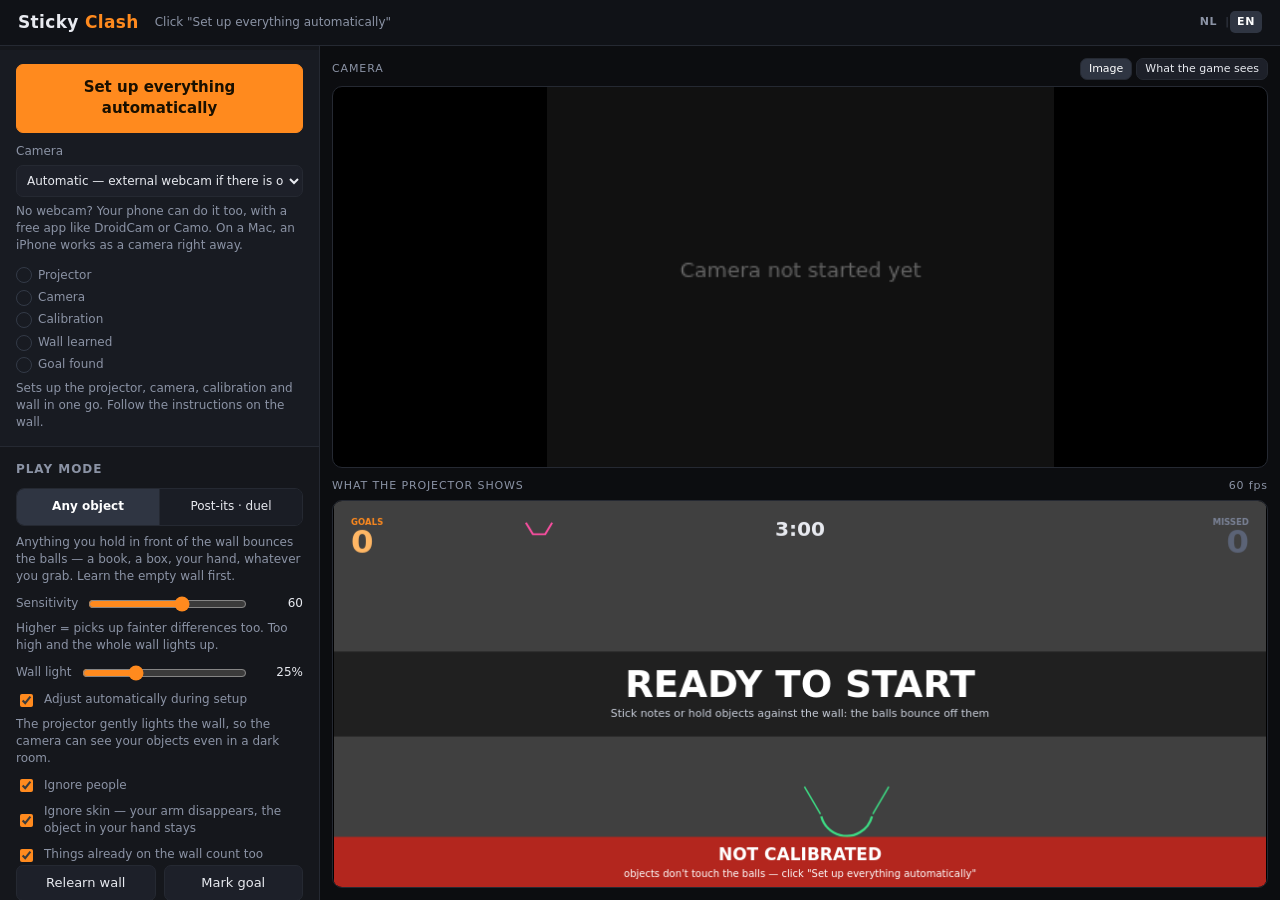
==== index.html @ 2b9c2496 "English version with NL | EN switch, English README and guide, demo GIF" ====
<!doctype html>
<html lang="nl">
<head>
<meta charset="utf-8">
<meta name="viewport" content="width=device-width,initial-scale=1">
<title>Sticky Clash — projection mapping game</title>
<link rel="stylesheet" href="css/style.css">
<link rel="icon" href="sticky-clash.ico">
<link rel="manifest" href="manifest.webmanifest">
<meta name="theme-color" content="#101217">
<!-- los:weg -->
<script>
  // Dubbelgeklikt als bestand? Dan laadt de browser de losse modules niet (beveiliging
  // voor file://). Door naar de versie waar alles in één bestand zit.
  if (location.protocol === 'file:') location.replace('sticky-clash.html');
</script>
<!-- /los:weg -->
</head>
<body>
<header>
  <h1>Sticky <em>Clash</em></h1>
  <div id="status" class="status">Klik op "Alles automatisch instellen"</div>
  <div id="taalKeuze" class="taal" role="group" aria-label="Taal">
    <button data-taal="nl" lang="nl" translate="no" title="Nederlands">NL</button><span aria-hidden="true">|</span><button data-taal="en" lang="en" translate="no" title="English">EN</button>
  </div>
</header>

<main>
  <aside class="panel">

    <section class="quick">
      <button id="btnAuto" class="primary big">Alles automatisch instellen</button>
      <label class="camkeuze">Camera
        <select id="camSelect"><option value="">Automatisch — losse webcam als die er is</option></select>
      </label>
      <p class="hint">Geen webcam? Je telefoon kan het ook, met een gratis app als DroidCam of Camo. Op een Mac kan een iPhone meteen als camera.</p>
      <ol class="steps" id="steps">
        <li data-k="proj">Beamer</li>
        <li data-k="cam">Camera</li>
        <li data-k="cal">Kalibratie</li>
        <li data-k="bg">Muur geleerd</li>
        <li data-k="goal">Doel gevonden</li>
      </ol>
      <p id="wizHint" class="hint">Doet de beamer, de camera, de kalibratie en de muur in één keer. Volg de aanwijzingen op de muur.</p>
      <button id="btnAbort" class="hidden">Afbreken</button>
      <div id="appInstall" class="installeer hidden">
        <button id="btnInstall" class="klein">Installeer als app</button>
        <p class="hint">Eigen venster en pictogram, en daarna start het spel ook zonder internet.</p>
      </div>
    </section>

    <section>
      <h2>Speelmodus</h2>
      <div class="seg" id="modeSeg">
        <button data-mode="object" class="on">Elk voorwerp</button>
        <button data-mode="color">Post-its · duel</button>
      </div>
      <p id="modeHint" class="hint"></p>
      <label class="slider">Gevoeligheid <input type="range" id="sens" min="0" max="100" value="60"><output id="sensOut">60</output></label>
      <p class="hint">Hoger = pakt ook zwakkere verschillen op. Te hoog en de hele muur licht op.</p>
      <label class="slider">Muurverlichting <input type="range" id="fill" min="0" max="80" value="25"><output id="fillOut">25%</output></label>
      <label class="check"><input type="checkbox" id="fillAuto" checked> Automatisch afstellen bij instellen</label>
      <p class="hint">De beamer verlicht de muur zachtjes, zodat de camera je voorwerpen ook in een donkere kamer ziet.</p>
      <label class="check"><input type="checkbox" id="noPeople" checked> Mensen negeren</label>
      <label class="check"><input type="checkbox" id="skin" checked> Huid negeren — je arm verdwijnt, het voorwerp in je hand blijft</label>
      <label class="check"><input type="checkbox" id="resident" checked> Wat al aan de muur hangt telt ook mee</label>
      <div class="row">
        <button id="btnBg" title="Leer opnieuw hoe de lege muur eruitziet">Muur opnieuw leren</button>
        <button id="btnGoal">Doel aanwijzen</button>
      </div>
      <p id="live" class="live">—</p>
      <button id="btnDiag">Foto van wat de camera ziet</button>
      <p class="hint">Wordt iets niet goed herkend? Klik hierop en stuur de foto op: dan is precies te zien wat er gebeurt.</p>
    </section>

    <section>
      <div class="row">
        <button id="btnPlay" class="primary big">Start ronde</button>
        <button id="btnReset">Reset</button>
      </div>
      <label class="check"><input type="checkbox" id="testMode"> Testmodus (muis, geen camera)</label>
    </section>

    <section id="telefoon">
      <h2>Telefoon</h2>
      <button id="btnTelefoon">Telefoon koppelen</button>
      <div id="telefoonVak" class="hidden">
        <canvas id="telefoonQr" width="180" height="180" style="flex:none; width:180px; height:180px; margin:4px auto 0; background:#fff; border:0; border-radius:6px; image-rendering:pixelated"></canvas>
        <p id="telefoonStatus" class="badge">—</p>
        <p class="hint">Scan de code met je telefoon. Zolang er niet gespeeld wordt staat hij ook op de muur. Geen scanner? Open op je telefoon: <a id="telefoonLink" target="_blank" rel="noopener noreferrer" style="color:inherit; word-break:break-all"></a></p>
        <label class="check"><input type="checkbox" id="telefoonMuur" checked> Code ook op de muur</label>
        <div class="row" style="margin-top:8px">
          <button id="btnTelefoonNieuw">Nieuwe code</button>
          <button id="btnTelefoonStop">Stoppen</button>
        </div>
      </div>
      <p class="hint">Starten, pauzeren en je naam voor de ranglijst typen vanaf je telefoon. Laptop én telefoon hebben internet nodig: de knoppen gaan via ntfy.sh, en daar wordt niets bewaard.</p>
    </section>

    <section id="ranglijst">
      <h2>Ranglijst</h2>
      <div id="naamInvoer" class="hidden">
        <p class="hint" id="naamVraag">Nieuwe score! Hoe heet je?</p>
        <div class="row">
          <input id="naam" type="text" maxlength="16" placeholder="Naam" autocomplete="off">
          <button id="btnNaam" class="primary">Opslaan</button>
        </div>
      </div>
      <ol id="scoreLijst" class="scores"></ol>
      <button id="btnScoresWis" class="klein">Ranglijst wissen</button>
    </section>

    <section>
      <h2>Spelregels</h2>
      <label class="camkeuze">Spelvorm
        <select id="spelvorm">
          <option value="vrij">Vrij spel — zo veel mogelijk in de tijd</option>
          <option value="levels">Uitdaging — steeds moeilijkere levels</option>
        </select>
      </label>
      <label class="check"><input type="checkbox" id="special" checked> Speciale briefjes: rood = trampoline, groen = turbo, blauw = breekt na 5 tikken</label>
      <label class="check"><input type="checkbox" id="gold" checked> Gouden ballen — 3 punten</label>
      <label class="check"><input type="checkbox" id="bonus" checked> Bonusbak — 3 punten, verspringt elke 20 seconden</label>
      <label class="slider">Rondetijd <input type="range" id="roundLen" min="30" max="900" step="15" value="180"><output id="roundLenOut">3:00</output></label>
      <label class="check"><input type="checkbox" id="endless"> Geen tijdslimiet — blijft doorgaan</label>

      <label class="check"><input type="checkbox" id="moveSource"> Balbron beweegt heen en weer</label>
      <label class="slider sub">tempo <input type="range" id="srcSpeed" min="1" max="20" value="5"><output id="srcSpeedOut">0.5</output></label>

      <label class="check"><input type="checkbox" id="moveGoal"> Bak beweegt heen en weer</label>
      <label class="slider sub">tempo <input type="range" id="goalSpeed" min="1" max="20" value="4"><output id="goalSpeedOut">0.4</output></label>

      <label class="slider">Wind <input type="range" id="wind" min="0" max="900" step="25" value="0"><output id="windOut">uit</output></label>
      <p class="hint">Wind duwt de ballen langzaam heen en weer. Je ziet de richting boven in beeld.</p>
    </section>

    <details>
      <summary>Meer instellingen</summary>

      <section>
        <h2>Camera</h2>
        <div class="row">
          <button id="btnCam">Camera starten</button>
          <button id="btnFlip">Spiegelen</button>
        </div>
        <label class="check"><input type="checkbox" id="lockExp"> Belichting vastzetten — alleen als het beeld flikkert</label>
        <p class="hint">Op sommige camera's wordt het beeld dan donkerder. Het spel controleert dat en zet hem dan terug.</p>
      </section>

      <section>
        <h2>Beamer</h2>
        <div class="row">
          <button id="btnProj">Venster openen</button>
          <button id="btnProjClose">Sluiten</button>
        </div>
        <button id="btnScreens">Beamerscherm herkennen</button>
        <p class="hint">Eén keer toestaan, daarna opent het beamervenster voortaan vanzelf op de beamer.</p>
        <p class="hint">Staat het niet vanzelf op volledig scherm, klik dan één keer in dat venster. Het spel kalibreert zich daarna vanzelf opnieuw.</p>
      </section>

      <section>
        <h2>Kalibratie</h2>
        <div class="row">
          <button id="btnCalAuto">Automatisch</button>
          <button id="btnCal">Met de hand</button>
        </div>
        <button id="btnCalReset">Wissen</button>
        <p id="calState" class="badge">Niet gekalibreerd</p>
        <label class="check"><input type="checkbox" id="autoRecal" checked> Vanzelf opnieuw instellen als de camera of beamer verschuift</label>
      </section>

      <section>
        <h2>Kleuren <span class="only-color">(duelmodus)</span></h2>
        <div id="classList"></div>
        <p class="hint">Klik "Leren" en klik daarna op het voorwerp in het camerabeeld.</p>
      </section>

      <section>
        <h2>Spel</h2>
        <label class="slider">Min. grootte <input type="range" id="minSize" min="4" max="120" value="8"><output id="minSizeOut">8</output></label>
        <label class="slider">Max. grootte <input type="range" id="maxSize" min="5" max="90" value="35"><output id="maxSizeOut">35%</output></label>
        <label class="slider">Stilstaan <input type="range" id="stable" min="0" max="60" value="0"><output id="stableOut">0.0s</output></label>
        <label class="slider">Mensenfilter <input type="range" id="strict" min="0" max="100" value="50"><output id="strictOut">50</output></label>
        <p class="hint">Hoger = strenger. Het filter kijkt of een vorm star is: een voorwerp houdt zijn omtrek, een mens niet.</p>
        <label class="slider">Zwaartekracht <input type="range" id="gravity" min="400" max="3000" step="50" value="1300"><output id="gravityOut">1300</output></label>
        <label class="slider">Stuiter <input type="range" id="bounce" min="0" max="95" value="58"><output id="bounceOut">0.58</output></label>
        <label class="slider">Baltempo <input type="range" id="rate" min="2" max="40" value="10"><output id="rateOut">1.0/s</output></label>
        <label class="check"><input type="checkbox" id="sound" checked> Geluid</label>
        <label class="check"><input type="checkbox" id="muziek" checked> Muziek — zacht, alleen tijdens een ronde</label>
        <label class="check"><input type="checkbox" id="effecten" checked> Effecten — confetti, sterretjes, COMBO en feest bij een record</label>
        <label class="check"><input type="checkbox" id="outline"> Voorwerpen omlijnen op de muur</label>
        <p class="hint">Uit in voorwerpmodus: licht op een voorwerp maakt dat voorwerp onzichtbaar voor de camera. Op je laptop zie je de omlijningen altijd.</p>
      </section>

      <section class="foot">
        <p class="hint"><b>Doel en bron verplaatsen:</b> sleep ze met de muis in de rechter weergave. Het doel pak je door erin te klikken, de bron met <kbd>Ctrl</kbd>+klik. Of met de pijltjestoetsen en <kbd>W</kbd><kbd>A</kbd><kbd>S</kbd><kbd>D</kbd>. <kbd>spatie</kbd> = pauze.</p>
      </section>
    </details>

  </aside>

  <div class="stage">
    <div class="pane">
      <div class="pane-head">
        <span>Camera</span>
        <div class="tabs">
          <button data-view="video" class="on">Beeld</button>
          <button data-view="mask">Wat het spel ziet</button>
        </div>
      </div>
      <canvas id="debug" width="320" height="240"></canvas>
    </div>
    <div class="pane">
      <div class="pane-head"><span>Wat de beamer laat zien</span><span id="fps" class="fps"></span></div>
      <canvas id="world" width="640" height="360"></canvas>
    </div>
  </div>
</main>

<script type="module" src="js/main.js" onerror="var k='';try{k=localStorage.getItem('stickyclash.taal')}catch(e){}if(k!='nl'&&k!='en')k=/^nl/i.test((navigator.languages||[])[0]||navigator.language||'')?'nl':'en';document.getElementById('status').textContent=k=='nl'?'Kon het spel niet laden — open sticky-clash.html, of start via start.bat':'Couldn\'t load the game — open sticky-clash.html, or start it with start.bat'"></script>
</body>
</html>
---- css/style.css ----
:root{
  --bg:#0c0d10; --panel:#15171c; --line:#252932; --ink:#e8eaf0; --dim:#8b93a5;
  --acc:#ff8a1e; --acc2:#3aa0ff; --ok:#3ddc84;
}
*{box-sizing:border-box}
html,body{height:100%}
body{
  margin:0; background:var(--bg); color:var(--ink);
  font:14px/1.45 ui-sans-serif,system-ui,"Segoe UI",Roboto,sans-serif;
  display:flex; flex-direction:column;
}
header{
  display:flex; align-items:center; gap:16px; padding:10px 18px;
  border-bottom:1px solid var(--line); background:#101217;
}
h1{margin:0; font-size:17px; letter-spacing:.02em; font-weight:700}
h1 em{font-style:normal; color:var(--acc)}
.status{font-size:12px; color:var(--dim)}
.status.err{color:#ff6b6b}
.status.ok{color:var(--ok)}
/* taalkeuze NL | EN, rechts in de kopbalk */
.taal{margin-left:auto; flex:none; display:flex; align-items:center; gap:1px; font-size:11px; color:#3a404d}
.taal button{flex:none; padding:3px 7px; border:0; border-radius:5px; background:none; color:var(--dim); font-size:11px; font-weight:600; letter-spacing:.06em}
.taal button:hover{background:#1d2029; color:var(--ink)}
.taal button.on{background:#2f3542; color:#fff}

main{flex:1; display:flex; min-height:0}

.panel{
  width:320px; flex:none; overflow-y:auto; padding:4px 0 40px;
  border-right:1px solid var(--line); background:var(--panel);
}
.panel section{padding:14px 16px; border-bottom:1px solid var(--line)}
.panel section.foot{border:0}
h2{margin:0 0 10px; font-size:12px; text-transform:uppercase; letter-spacing:.08em; color:var(--dim); display:flex; align-items:center; gap:8px}
.num{
  width:18px; height:18px; border-radius:50%; background:#272c36; color:var(--ink);
  display:grid; place-items:center; font-size:11px; letter-spacing:0;
}
.row{display:flex; gap:8px; margin-bottom:8px}
button{
  flex:1; padding:8px 10px; border-radius:7px; border:1px solid var(--line);
  background:#1d2029; color:var(--ink); font:inherit; font-size:13px; cursor:pointer;
}
button:hover{background:#262a35}
button.primary{background:var(--acc); border-color:var(--acc); color:#1a1000; font-weight:600}
button.primary:hover{filter:brightness(1.08)}
button:disabled{opacity:.45; cursor:default}
select{width:100%; margin-bottom:8px; padding:7px; border-radius:7px; background:#1d2029; color:var(--ink); border:1px solid var(--line); font:inherit}
.hint{margin:6px 0 0; font-size:12px; color:var(--dim)}
kbd{background:#272c36; border:1px solid #333a47; border-bottom-width:2px; border-radius:4px; padding:0 4px; font-size:11px}
.badge{display:inline-block; margin:8px 0 0; padding:3px 8px; border-radius:99px; background:#2a1f1f; color:#ffab8f; font-size:11px}
.badge.ok{background:#16301f; color:var(--ok)}
.slider{display:flex; align-items:center; gap:8px; font-size:12px; color:var(--dim); margin-top:8px}
.slider input{flex:1; accent-color:var(--acc)}
.slider output{width:46px; text-align:right; color:var(--ink); font-variant-numeric:tabular-nums}
.check{display:flex; align-items:center; gap:8px; font-size:12px; color:var(--dim); margin-top:8px}
.check input{accent-color:var(--acc)}

.cls{display:flex; align-items:center; gap:8px; margin-bottom:6px}
.cls .dot{width:14px; height:14px; border-radius:4px; flex:none}
.cls .nm{flex:1; font-size:12px}
.cls .cnt{font-size:11px; color:var(--dim); width:16px; text-align:right; font-variant-numeric:tabular-nums}
.cls button{flex:none; padding:4px 8px; font-size:11px}
.cls button.learning{background:var(--acc); color:#1a1000; border-color:var(--acc)}

.stage{flex:1; display:flex; flex-direction:column; gap:10px; padding:12px; min-width:0}
.pane{flex:1; display:flex; flex-direction:column; min-height:0}
.pane-head{display:flex; justify-content:space-between; align-items:center; font-size:11px; color:var(--dim); text-transform:uppercase; letter-spacing:.08em; margin-bottom:6px}
.tabs{display:flex; gap:4px}
.tabs button{flex:none; padding:2px 8px; font-size:11px; text-transform:none; letter-spacing:0}
.tabs button.on{background:#2f3542; color:#fff}
.fps{font-variant-numeric:tabular-nums; text-transform:none}
canvas{
  flex:1; min-height:0; width:100%; background:#000; border-radius:10px;
  border:1px solid var(--line); object-fit:contain; display:block;
}
#debug{cursor:crosshair}

/* ---- eenvoudige bediening ---- */
.hidden{display:none !important}
button.big{padding:12px; font-size:15px; font-weight:600}
.quick{background:#181b22}
.camkeuze{display:block; margin-top:10px; font-size:12px; color:var(--dim)}
/* rechts weinig ruimte: zo past ook de langste Engelse keuze naast het pijltje */
.camkeuze select{margin:4px 0 0; padding:7px 2px 7px 6px}
.installeer{margin-top:10px}
input[type=text]{flex:1; min-width:0; padding:7px; border-radius:7px; background:#1d2029; color:var(--ink); border:1px solid var(--line); font:inherit}
.scores{margin:6px 0 8px; padding-left:22px; font-size:13px}
.scores li{padding:2px 0}
.scores li b{color:var(--ink)}
.scores .leeg{list-style:none; margin-left:-22px; color:var(--dim)}
button.klein{font-size:12px; padding:5px 9px}
.steps{list-style:none; margin:12px 0 4px; padding:0; display:flex; flex-direction:column; gap:5px}
.steps li{
  display:flex; align-items:center; gap:8px; font-size:12px; color:var(--dim);
  padding-left:22px; position:relative;
}
.steps li::before{
  content:""; position:absolute; left:0; top:50%; transform:translateY(-50%);
  width:14px; height:14px; border-radius:50%; border:1.5px solid #333a47;
}
.steps li.on{color:var(--ink)}
.steps li.on::before{background:var(--ok); border-color:var(--ok)}
.steps li.busy{color:var(--acc)}
.steps li.busy::before{border-color:var(--acc); border-top-color:transparent; animation:spin .7s linear infinite}
@keyframes spin{to{transform:translateY(-50%) rotate(360deg)}}

.seg{display:flex; gap:0; border:1px solid var(--line); border-radius:8px; overflow:hidden; margin-bottom:8px}
.seg button{border:0; border-radius:0; background:#1a1d25; font-size:12px; padding:9px 6px}
.seg button + button{border-left:1px solid var(--line)}
.seg button.on{background:#2f3542; color:#fff; font-weight:600}

details{border-bottom:1px solid var(--line)}
details summary{
  padding:12px 16px; cursor:pointer; font-size:12px; text-transform:uppercase;
  letter-spacing:.08em; color:var(--dim); list-style:none;
}
details summary::-webkit-details-marker{display:none}
details summary::before{content:"▸ "; }
details[open] summary::before{content:"▾ "; }
details summary:hover{color:var(--ink)}
details section{border-bottom:0; border-top:1px solid var(--line)}
.only-color{text-transform:none; letter-spacing:0; color:#5b6376}
.live{
  margin:10px 0 0; padding:6px 9px; border-radius:6px; background:#1d2029;
  font-size:12px; color:var(--dim); font-variant-numeric:tabular-nums;
}
.live.warn{background:#3a1c1c; color:#ffab8f; font-weight:600}
#world{cursor:grab}
#world:active{cursor:grabbing}
.slider.sub{margin-left:22px; opacity:.75}
.slider.sub.off{opacity:.35; pointer-events:none}
#world{touch-action:none}
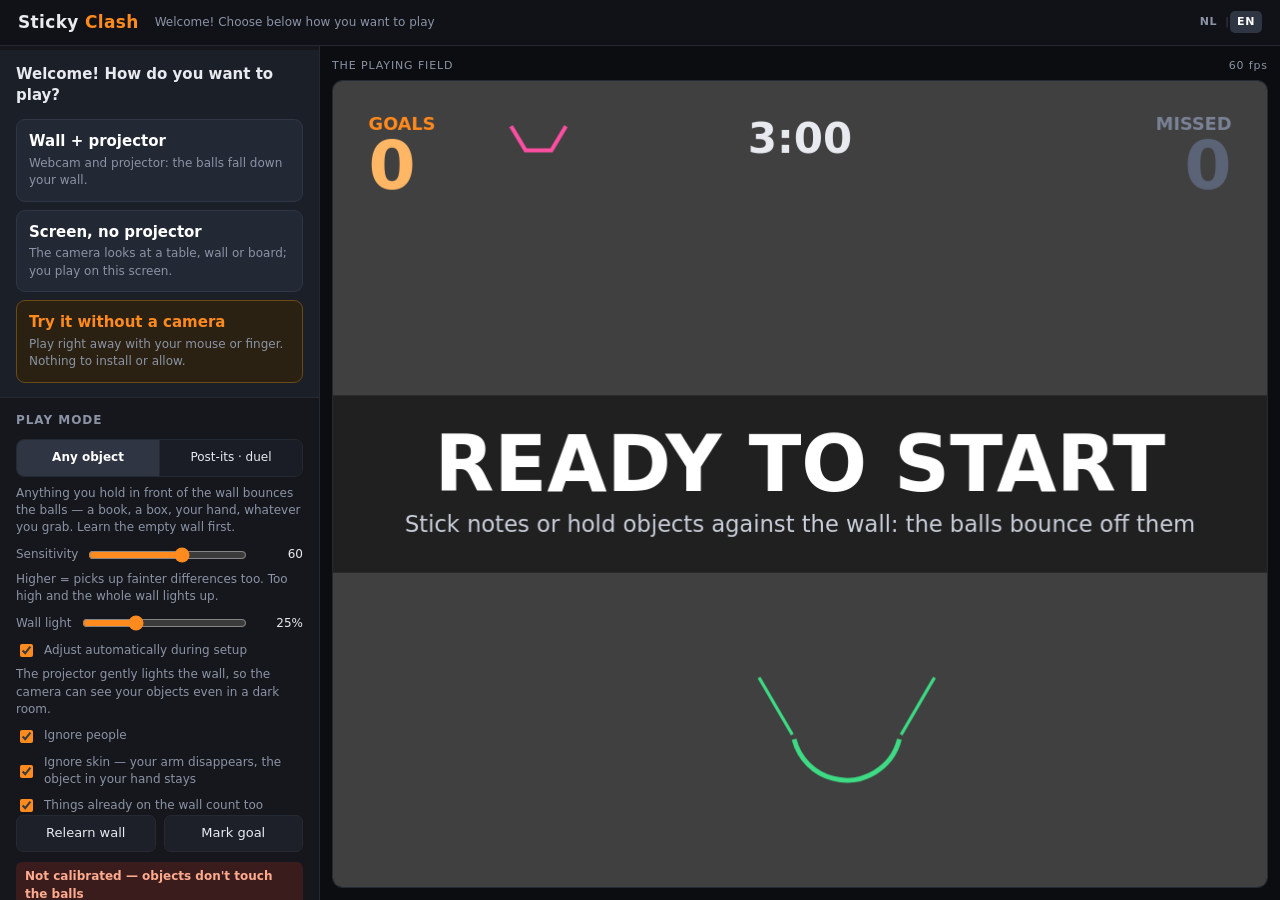
==== commit aa9df225: "Three ways to play: wall + projector, screen without projector, or try without a camera" ====
--- a/index.html
+++ b/index.html
@@ -8,6 +8,13 @@
 <link rel="icon" href="sticky-clash.ico">
 <link rel="manifest" href="manifest.webmanifest">
 <meta name="theme-color" content="#101217">
+<meta name="description" content="Stick notes on the wall, the balls bounce off them. A free projection-mapping game in your browser; also plays on a screen, or try it without a camera.">
+<meta property="og:type" content="website">
+<meta property="og:title" content="Sticky Clash">
+<meta property="og:description" content="Stick notes on the wall, the balls bounce off them. A free projection-mapping game in your browser; also plays on a screen, or try it without a camera.">
+<meta property="og:url" content="https://noaquim.github.io/sticky-clash/">
+<meta property="og:image" content="https://noaquim.github.io/sticky-clash/docs/social.png">
+<meta name="twitter:card" content="summary_large_image">
 <!-- los:weg -->
 <script>
   // Dubbelgeklikt als bestand? Dan laadt de browser de losse modules niet (beveiliging
@@ -16,7 +23,7 @@
 </script>
 <!-- /los:weg -->
 </head>
-<body>
+<body class="plek-muur">
 <header>
   <h1>Sticky <em>Clash</em></h1>
   <div id="status" class="status">Klik op "Alles automatisch instellen"</div>
@@ -28,20 +35,54 @@
 <main>
   <aside class="panel">
 
+    <section id="welkom" class="welkom hidden" aria-labelledby="welkomKop">
+      <h2 id="welkomKop">Welkom! Hoe wil je spelen?</h2>
+      <button class="plekknop" data-plek="muur"><b>Muur + beamer</b><span>Webcam en beamer: de ballen vallen over je muur.</span></button>
+      <button class="plekknop" data-plek="scherm"><b>Scherm, zonder beamer</b><span>De camera kijkt naar een tafel, muur of bord; je speelt op dit scherm.</span></button>
+      <p class="hint camniet hidden"></p>
+      <button class="plekknop demo" data-plek="demo"><b>Probeer zonder camera</b><span>Meteen spelen met je muis of vinger. Niets installeren of toestaan.</span></button>
+    </section>
+
     <section class="quick">
-      <button id="btnAuto" class="primary big">Alles automatisch instellen</button>
-      <label class="camkeuze">Camera
+      <div class="plekkeuze">
+        <span>Speelplek</span>
+        <div class="seg" id="plekSeg" role="group" aria-label="Speelplek">
+          <button data-plek="muur">Beamer</button>
+          <button data-plek="scherm">Scherm</button>
+          <button data-plek="demo">Demo</button>
+        </div>
+      </div>
+      <div class="alleen-muur">
+        <button id="btnAuto" class="primary big">Alles automatisch instellen</button>
+      </div>
+      <div class="alleen-scherm">
+        <button id="btnScherm" class="primary big">Start op dit scherm</button>
+        <p class="hint">Zet de camera boven een tafel of tegenover een muur met briefjes; gebruik eventueel je telefoon als webcam. Handen tellen niet mee, voorwerpen wel.</p>
+      </div>
+      <div class="alleen-demo">
+        <button id="btnDemo" class="primary big">Speel de demo</button>
+        <p class="hint">Met je muis of vinger: sleep de briefjes, teken nieuwe en kijk hoe de ballen kaatsen. Zonder camera.</p>
+        <p class="hint">Heb je een webcam? Speel echt: kies hierboven Beamer of Scherm.</p>
+      </div>
+      <p class="hint camniet alleen-camera hidden"></p>
+      <label class="camkeuze alleen-camera">Camera
         <select id="camSelect"><option value="">Automatisch — losse webcam als die er is</option></select>
       </label>
-      <p class="hint">Geen webcam? Je telefoon kan het ook, met een gratis app als DroidCam of Camo. Op een Mac kan een iPhone meteen als camera.</p>
-      <ol class="steps" id="steps">
+      <p class="hint alleen-camera">Geen webcam? Je telefoon kan het ook, met een gratis app als DroidCam of Camo. Op een Mac kan een iPhone meteen als camera.</p>
+      <label class="check alleen-scherm"><input type="checkbox" id="schermSpiegel"> Spiegelen — voor een camera die naar jou kijkt</label>
+      <ol class="steps alleen-muur" id="steps">
         <li data-k="proj">Beamer</li>
         <li data-k="cam">Camera</li>
         <li data-k="cal">Kalibratie</li>
         <li data-k="bg">Muur geleerd</li>
         <li data-k="goal">Doel gevonden</li>
       </ol>
-      <p id="wizHint" class="hint">Doet de beamer, de camera, de kalibratie en de muur in één keer. Volg de aanwijzingen op de muur.</p>
+      <ol class="steps alleen-scherm">
+        <li data-k="cam">Camera</li>
+        <li data-k="bg">Lege ondergrond geleerd</li>
+      </ol>
+      <button id="btnSchermLeer" class="alleen-scherm">Opnieuw leren</button>
+      <p id="wizHint" class="hint alleen-muur">Doet de beamer, de camera, de kalibratie en de muur in één keer. Volg de aanwijzingen op de muur.</p>
       <button id="btnAbort" class="hidden">Afbreken</button>
       <div id="appInstall" class="installeer hidden">
         <button id="btnInstall" class="klein">Installeer als app</button>
@@ -49,7 +90,7 @@
       </div>
     </section>
 
-    <section>
+    <section class="alleen-camera">
       <h2>Speelmodus</h2>
       <div class="seg" id="modeSeg">
         <button data-mode="object" class="on">Elk voorwerp</button>
@@ -58,14 +99,14 @@
       <p id="modeHint" class="hint"></p>
       <label class="slider">Gevoeligheid <input type="range" id="sens" min="0" max="100" value="60"><output id="sensOut">60</output></label>
       <p class="hint">Hoger = pakt ook zwakkere verschillen op. Te hoog en de hele muur licht op.</p>
-      <label class="slider">Muurverlichting <input type="range" id="fill" min="0" max="80" value="25"><output id="fillOut">25%</output></label>
-      <label class="check"><input type="checkbox" id="fillAuto" checked> Automatisch afstellen bij instellen</label>
-      <p class="hint">De beamer verlicht de muur zachtjes, zodat de camera je voorwerpen ook in een donkere kamer ziet.</p>
+      <label class="slider alleen-muur">Muurverlichting <input type="range" id="fill" min="0" max="80" value="25"><output id="fillOut">25%</output></label>
+      <label class="check alleen-muur"><input type="checkbox" id="fillAuto" checked> Automatisch afstellen bij instellen</label>
+      <p class="hint alleen-muur">De beamer verlicht de muur zachtjes, zodat de camera je voorwerpen ook in een donkere kamer ziet.</p>
       <label class="check"><input type="checkbox" id="noPeople" checked> Mensen negeren</label>
       <label class="check"><input type="checkbox" id="skin" checked> Huid negeren — je arm verdwijnt, het voorwerp in je hand blijft</label>
       <label class="check"><input type="checkbox" id="resident" checked> Wat al aan de muur hangt telt ook mee</label>
       <div class="row">
-        <button id="btnBg" title="Leer opnieuw hoe de lege muur eruitziet">Muur opnieuw leren</button>
+        <button id="btnBg" class="alleen-muur" title="Leer opnieuw hoe de lege muur eruitziet">Muur opnieuw leren</button>
         <button id="btnGoal">Doel aanwijzen</button>
       </div>
       <p id="live" class="live">—</p>
@@ -78,7 +119,7 @@
         <button id="btnPlay" class="primary big">Start ronde</button>
         <button id="btnReset">Reset</button>
       </div>
-      <label class="check"><input type="checkbox" id="testMode"> Testmodus (muis, geen camera)</label>
+      <label class="check alleen-muur"><input type="checkbox" id="testMode"> Testmodus (muis, geen camera)</label>
     </section>
 
     <section id="telefoon">
@@ -137,17 +178,17 @@
     <details>
       <summary>Meer instellingen</summary>
 
-      <section>
+      <section class="alleen-camera">
         <h2>Camera</h2>
         <div class="row">
           <button id="btnCam">Camera starten</button>
-          <button id="btnFlip">Spiegelen</button>
-        </div>
-        <label class="check"><input type="checkbox" id="lockExp"> Belichting vastzetten — alleen als het beeld flikkert</label>
-        <p class="hint">Op sommige camera's wordt het beeld dan donkerder. Het spel controleert dat en zet hem dan terug.</p>
-      </section>
-
-      <section>
+          <button id="btnFlip" class="alleen-muur">Spiegelen</button>
+        </div>
+        <label class="check alleen-muur"><input type="checkbox" id="lockExp"> Belichting vastzetten — alleen als het beeld flikkert</label>
+        <p class="hint alleen-muur">Op sommige camera's wordt het beeld dan donkerder. Het spel controleert dat en zet hem dan terug.</p>
+      </section>
+
+      <section class="alleen-muur">
         <h2>Beamer</h2>
         <div class="row">
           <button id="btnProj">Venster openen</button>
@@ -158,7 +199,7 @@
         <p class="hint">Staat het niet vanzelf op volledig scherm, klik dan één keer in dat venster. Het spel kalibreert zich daarna vanzelf opnieuw.</p>
       </section>
 
-      <section>
+      <section class="alleen-muur">
         <h2>Kalibratie</h2>
         <div class="row">
           <button id="btnCalAuto">Automatisch</button>
@@ -169,7 +210,7 @@
         <label class="check"><input type="checkbox" id="autoRecal" checked> Vanzelf opnieuw instellen als de camera of beamer verschuift</label>
       </section>
 
-      <section>
+      <section class="alleen-camera">
         <h2>Kleuren <span class="only-color">(duelmodus)</span></h2>
         <div id="classList"></div>
         <p class="hint">Klik "Leren" en klik daarna op het voorwerp in het camerabeeld.</p>
@@ -188,8 +229,8 @@
         <label class="check"><input type="checkbox" id="sound" checked> Geluid</label>
         <label class="check"><input type="checkbox" id="muziek" checked> Muziek — zacht, alleen tijdens een ronde</label>
         <label class="check"><input type="checkbox" id="effecten" checked> Effecten — confetti, sterretjes, COMBO en feest bij een record</label>
-        <label class="check"><input type="checkbox" id="outline"> Voorwerpen omlijnen op de muur</label>
-        <p class="hint">Uit in voorwerpmodus: licht op een voorwerp maakt dat voorwerp onzichtbaar voor de camera. Op je laptop zie je de omlijningen altijd.</p>
+        <label class="check alleen-muur"><input type="checkbox" id="outline"> Voorwerpen omlijnen op de muur</label>
+        <p class="hint alleen-muur">Uit in voorwerpmodus: licht op een voorwerp maakt dat voorwerp onzichtbaar voor de camera. Op je laptop zie je de omlijningen altijd.</p>
       </section>
 
       <section class="foot">
@@ -200,7 +241,7 @@
   </aside>
 
   <div class="stage">
-    <div class="pane">
+    <div class="pane alleen-camera">
       <div class="pane-head">
         <span>Camera</span>
         <div class="tabs">
@@ -211,11 +252,40 @@
       <canvas id="debug" width="320" height="240"></canvas>
     </div>
     <div class="pane">
-      <div class="pane-head"><span>Wat de beamer laat zien</span><span id="fps" class="fps"></span></div>
+      <div class="pane-head"><span class="alleen-muur">Wat de beamer laat zien</span><span class="alleen-scherm">Het speelveld, over het camerabeeld</span><span class="alleen-demo">Het speelveld</span><span id="fps" class="fps"></span></div>
       <canvas id="world" width="640" height="360"></canvas>
     </div>
   </div>
 </main>
+
+<!-- Het speelscherm: de demo en spelen op een scherm, groot, over het hele venster (zie js/main.js). -->
+<div id="speelvenster" class="speelvenster hidden" role="dialog" aria-label="Speelscherm">
+  <div class="sv-balk">
+    <b class="sv-naam"><span class="alleen-demo">Demo</span><span class="alleen-scherm">Op dit scherm</span></b>
+    <span id="svStatus" class="sv-status"></span>
+    <button id="svStart" class="primary">Start ronde</button>
+    <button id="svLeer" class="alleen-scherm">Opnieuw leren</button>
+    <button id="svSpiegel" class="alleen-scherm">Spiegelen</button>
+    <button id="svBegin" class="alleen-demo">Beginstand</button>
+    <button id="svVol" class="sv-icoon" title="Volledig scherm" aria-label="Volledig scherm">⛶</button>
+    <button id="svSluit" class="sv-icoon" title="Sluiten" aria-label="Sluiten">×</button>
+  </div>
+  <div id="svVeld" class="sv-veld"><canvas id="svCanvas" width="640" height="360"></canvas></div>
+  <div class="sv-voet">
+    <div id="svPalet" class="sv-palet alleen-demo" role="group" aria-label="Soort briefje">
+      <button data-soort="los" class="on"><i style="background:#ffd84d"></i>Briefje</button>
+      <button data-soort="trampoline"><i style="background:#ff4d4d"></i>Trampoline</button>
+      <button data-soort="booster"><i style="background:#3ddc84"></i>Turbo</button>
+      <button data-soort="breek"><i style="background:#3aa0ff"></i>Breekt</button>
+    </div>
+    <p class="hint alleen-demo">Sleep een briefje om het te verplaatsen, of sleep op een lege plek voor een nieuw briefje. Weghalen: dubbeltik erop of tik op het ×. De bak en de balbron kun je ook verslepen.</p>
+    <p class="hint alleen-scherm">Zet de camera boven een tafel of tegenover een muur met briefjes; gebruik eventueel je telefoon als webcam. Handen tellen niet mee, voorwerpen wel.</p>
+    <p class="hint alleen-scherm">Leg briefjes of voorwerpen neer: de ballen kaatsen ertegen. De bak en de balbron versleep je met de muis of je vinger.</p>
+    <p class="hint camniet alleen-scherm hidden"></p>
+    <div class="sv-cta alleen-demo"><b>Heb je een webcam? Speel echt:</b><button data-plek="muur">Muur + beamer</button><button data-plek="scherm">Scherm</button></div>
+    <div id="svNaam"></div>
+  </div>
+</div>
 
 <script type="module" src="js/main.js" onerror="var k='';try{k=localStorage.getItem('stickyclash.taal')}catch(e){}if(k!='nl'&&k!='en')k=/^nl/i.test((navigator.languages||[])[0]||navigator.language||'')?'nl':'en';document.getElementById('status').textContent=k=='nl'?'Kon het spel niet laden — open sticky-clash.html, of start via start.bat':'Couldn\'t load the game — open sticky-clash.html, or start it with start.bat'"></script>
 </body>
--- a/css/style.css
+++ b/css/style.css
@@ -132,3 +132,81 @@
 .slider.sub{margin-left:22px; opacity:.75}
 .slider.sub.off{opacity:.35; pointer-events:none}
 #world{touch-action:none}
+
+/* ---- speelplek: muur + beamer, scherm, of de demo (zie js/speelplek.js en js/main.js) */
+/* Wat maar bij één manier van spelen hoort. main.js zet plek-muur, plek-scherm of plek-demo op <body>. */
+body:not(.plek-muur) .alleen-muur{display:none !important}
+body:not(.plek-scherm) .alleen-scherm{display:none !important}
+body:not(.plek-demo) .alleen-demo{display:none !important}
+body.plek-demo .alleen-camera{display:none !important}
+/* zolang het welkomstkaartje er staat, geen knoppen van een opstelling die nog niet gekozen is,
+   en rechts alleen het speelveld (nog geen camera, nog geen beamer) */
+body.welkom-open .quick{display:none}
+body.welkom-open .pane.alleen-camera{display:none}
+body.welkom-open .pane-head .alleen-muur{display:none}
+body.welkom-open .pane-head .alleen-demo{display:inline !important}
+
+.welkom{background:#1b1f28; display:flex; flex-direction:column; gap:8px}
+.welkom h2{font-size:15px; text-transform:none; letter-spacing:0; color:var(--ink); margin-bottom:4px}
+.plekknop{display:flex; flex-direction:column; align-items:flex-start; gap:2px; text-align:left; padding:11px 12px; border-radius:9px; background:#232835; border-color:#303646}
+.plekknop b{font-size:15px; color:#fff}
+.plekknop span{font-size:12px; color:var(--dim)}
+.plekknop:hover{background:#2b3140; border-color:var(--acc)}
+.plekknop.demo{background:#2a2112; border-color:#6b4a17}
+.plekknop.demo b{color:var(--acc)}
+.plekknop.demo:hover{background:#342914}
+.plekkeuze{display:flex; align-items:center; gap:10px; margin-bottom:12px; font-size:12px; color:var(--dim)}
+.plekkeuze .seg{flex:1; margin:0}
+.plekkeuze .seg button{padding:6px 4px}
+.camniet{background:#2a1f1f; color:#ffab8f; padding:7px 9px; border-radius:7px}
+.camniet a{color:#fff; font-weight:600}
+
+/* het speelscherm, over het hele venster */
+body.sv-open{overflow:hidden}
+.speelvenster{position:fixed; inset:0; z-index:50; display:flex; flex-direction:column; background:#07080b}
+.sv-balk{display:flex; flex-wrap:wrap; align-items:center; gap:6px 8px; padding:8px 12px; background:#101217; border-bottom:1px solid var(--line)}
+.sv-balk button{flex:none; padding:7px 12px}
+.sv-naam{font-size:14px; white-space:nowrap}
+.sv-status{flex:1 1 120px; min-width:0; font-size:12px; color:var(--dim); overflow:hidden; text-overflow:ellipsis; white-space:nowrap}
+.sv-status.err{color:#ff6b6b}
+.sv-status.ok{color:var(--ok)}
+.sv-icoon{font-size:17px; line-height:1; padding:6px 10px !important}
+.sv-veld{flex:1; min-height:0; display:flex; align-items:center; justify-content:center; padding:8px; overflow:hidden}
+#svCanvas{flex:none; width:auto; border-radius:8px; touch-action:none; cursor:crosshair}
+.sv-voet{padding:8px 12px 12px; background:#101217; border-top:1px solid var(--line)}
+.sv-voet .hint{margin:6px 0 0}
+.sv-palet{display:flex; flex-wrap:wrap; gap:6px}
+.sv-palet button{flex:none; display:flex; align-items:center; gap:6px; padding:6px 10px; font-size:12px}
+.sv-palet button.on{background:#2f3542; border-color:#6a7386; color:#fff}
+.sv-palet i{display:inline-block; width:12px; height:12px; border-radius:3px}
+.sv-cta{display:flex; flex-wrap:wrap; align-items:center; gap:6px 8px; margin-top:8px; font-size:13px}
+.sv-cta button{flex:none; padding:6px 12px}
+.sv-voet .row{margin:8px 0 0}
+
+/* laag scherm (een telefoon die ligt): het speelveld krijgt de ruimte. De uitleg valt weg (de
+   statusregel bovenin zegt wat er moet), het palet en "Speel echt" staan naast elkaar. */
+@media (max-height: 500px){
+  .sv-balk{padding:4px 8px}
+  .sv-balk button{padding:5px 10px}
+  .sv-veld{padding:4px}
+  .sv-voet{display:flex; flex-wrap:wrap; align-items:center; gap:4px 14px; padding:4px 8px 6px}
+  .sv-voet > .hint:not(.camniet){display:none}
+  .sv-palet button{padding:4px 8px}
+  .sv-cta{margin-top:0}
+  .sv-cta button{padding:4px 10px}
+}
+
+/* smal scherm (telefoon, of een klein ingesloten venster): het paneel boven, het speelveld eronder */
+@media (max-width: 760px){
+  html,body{height:auto}
+  header{flex-wrap:wrap; gap:4px 12px; padding:10px 14px}
+  .status{order:3; flex-basis:100%}
+  main{flex-direction:column}
+  .panel{width:auto; overflow:visible; border-right:0; border-bottom:1px solid var(--line); padding-bottom:8px}
+  .stage{padding:10px}
+  .pane{flex:none; height:62vw; min-height:190px}
+  .sv-balk{padding:6px 8px}
+  .sv-status{order:9; flex-basis:100%}
+  .sv-veld{padding:4px}
+  .sv-voet{padding:6px 8px 10px}
+}
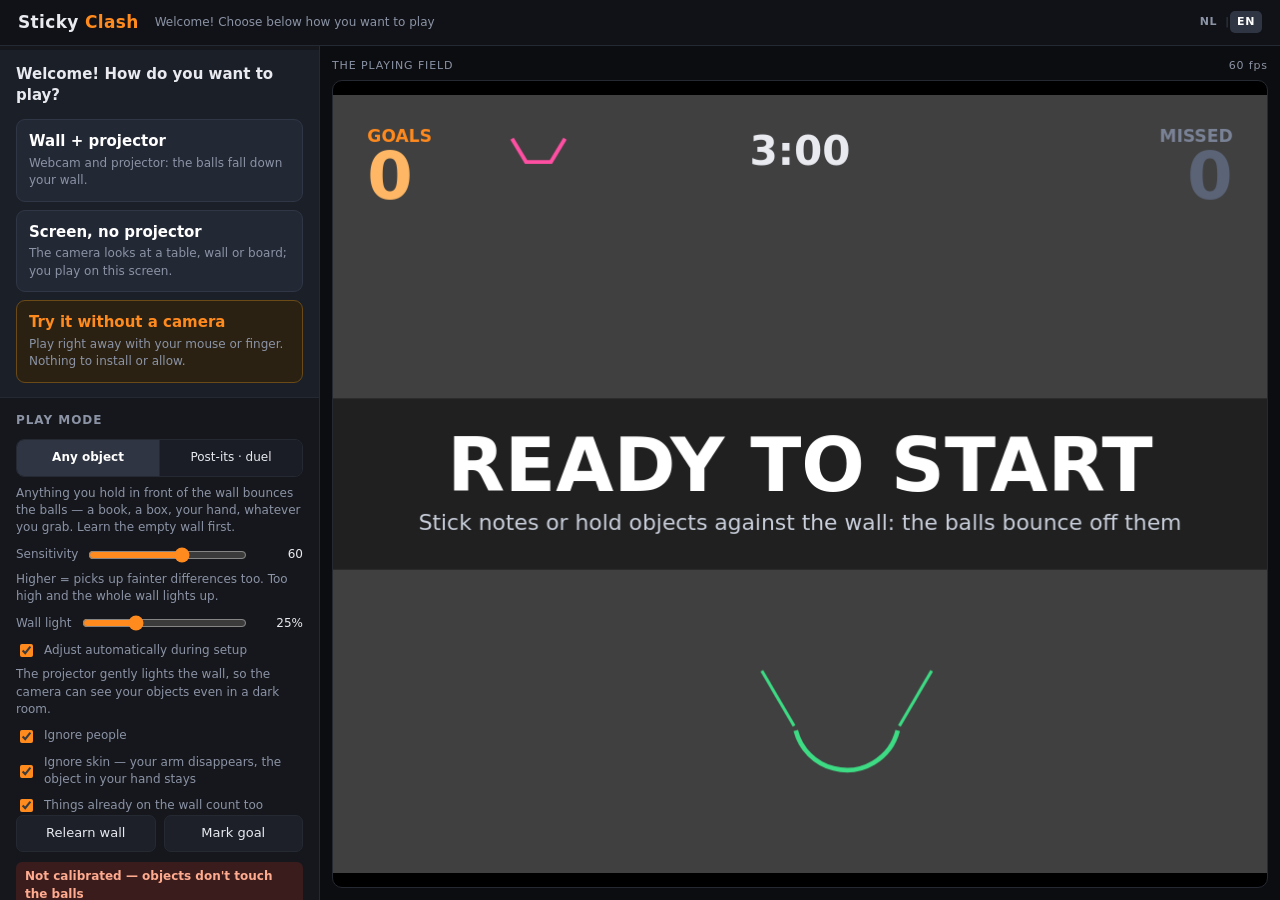
==== commit 94420445: "Works on every computer: Firefox, Safari, iPad, old and slow computers, Mac, Linux and Chromebook" ====
--- a/index.html
+++ b/index.html
@@ -8,6 +8,8 @@
 <link rel="icon" href="sticky-clash.ico">
 <link rel="manifest" href="manifest.webmanifest">
 <meta name="theme-color" content="#101217">
+<meta name="color-scheme" content="dark">
+<link rel="apple-touch-icon" href="icons/icon-192.png">
 <meta name="description" content="Stick notes on the wall, the balls bounce off them. A free projection-mapping game in your browser; also plays on a screen, or try it without a camera.">
 <meta property="og:type" content="website">
 <meta property="og:title" content="Sticky Clash">
@@ -21,7 +23,67 @@
   // voor file://). Door naar de versie waar alles in één bestand zit.
   if (location.protocol === 'file:') location.replace('sticky-clash.html');
 </script>
+<!-- Alle modules meteen tegelijk ophalen, niet de een na de ander: op een trage verbinding
+     scheelt dat seconden. Browsers die dit niet kennen, slaan het over. -->
+<link rel="modulepreload" href="js/main.js">
+<link rel="modulepreload" href="js/vision.js">
+<link rel="modulepreload" href="js/homography.js">
+<link rel="modulepreload" href="js/game.js">
+<link rel="modulepreload" href="js/audio.js">
+<link rel="modulepreload" href="js/muziek.js">
+<link rel="modulepreload" href="js/app.js">
+<link rel="modulepreload" href="js/apparaat.js">
+<link rel="modulepreload" href="js/kwaliteit.js">
+<link rel="modulepreload" href="js/telefoon.js">
+<link rel="modulepreload" href="js/qr.js">
+<link rel="modulepreload" href="js/taal.js">
+<link rel="modulepreload" href="js/taal-en.js">
+<link rel="modulepreload" href="js/speelplek.js">
 <!-- /los:weg -->
+<script>
+/* Een melding als deze browser het spel niet kan draaien, in plaats van een pagina waarop
+   niets werkt. Bewust ouderwets JavaScript (geen let, const of pijlen): dit moet juist in
+   heel oude browsers lopen. js/main.js zet window.scGestart als het spel helemaal
+   opgestart is. Een module die niet laadt, die deze browser niet kan lezen of die halverwege
+   vastloopt, zet dat niet. Bij 'load' zijn alle modules al uitgevoerd: dan weten we het
+   zeker. Ook in sticky-clash.html (daar staat de module in de pagina zelf). De teksten staan
+   ook in js/taal-en.js; test/taal.mjs controleert dat ze daar gelijk zijn. */
+(function () {
+  var w = window, d = document, fout = '', leesFout = false;
+  var T = {
+    oud: ['Deze browser is te oud voor Sticky Clash. Werk hem bij, of open het spel in een recente Chrome, Edge, Firefox of Safari.',
+      'This browser is too old for Sticky Clash. Update it, or open the game in a recent Chrome, Edge, Firefox or Safari.'],
+    net: ['Kon het spel niet laden — open sticky-clash.html, of speel online: noaquim.github.io/sticky-clash',
+      'Couldn\'t load the game — open sticky-clash.html, or play online: noaquim.github.io/sticky-clash'],
+    start: ['Het spel kon niet starten ({fout}). Herlaad de pagina; helpt dat niet, probeer een andere browser.',
+      'The game couldn\'t start ({fout}). Reload the page; if that doesn\'t help, try another browser.']
+  };
+  if (!w.addEventListener) return;
+  w.addEventListener('error', function (e) {
+    if (w.scGestart || fout || !e || !e.message) return;    // (een plaatje dat niet laadt heeft geen melding)
+    fout = String(e.message);
+    leesFout = /SyntaxError|Unexpected|Invalid|expected|unterminated|unrecognized|missing/i.test(fout);
+  }, true);
+  w.addEventListener('load', function () {
+    if (w.scGestart) return;
+    // index.html als bestand stuurt zichzelf door naar sticky-clash.html: dan niets zeggen
+    if (location.protocol === 'file:' && d.querySelector && d.querySelector('script[type="module"][src]')) return;
+    var k = '';
+    try { k = localStorage.getItem('stickyclash.taal') || ''; } catch (x) { k = ''; }
+    if (k !== 'nl' && k !== 'en') k = /^nl/i.test((navigator.languages && navigator.languages[0]) || navigator.language || navigator.userLanguage || '') ? 'nl' : 'en';
+    var i = k === 'nl' ? 0 : 1;
+    var teOud = !('noModule' in d.createElement('script')) || leesFout || !w.PointerEvent || !w.Promise || !w.Map || !w.fetch;
+    var tekst = teOud ? T.oud[i] : w.scNetFout ? T.net[i] : T.start[i].replace('{fout}', fout.slice(0, 120) || '?');
+    var st = d.getElementById('status');
+    if (st) { st.textContent = tekst; st.className = 'status err'; }
+    var vak = d.createElement('div');
+    vak.setAttribute('role', 'alert');
+    vak.style.cssText = 'margin:12px;padding:14px 16px;border-radius:10px;background:#3a1c1c;color:#ffd9cc;font:15px/1.45 sans-serif;border:1px solid #6b2a2a';
+    vak.appendChild(d.createTextNode(tekst));
+    d.body.insertBefore(vak, d.body.firstChild);
+  });
+})();
+</script>
 </head>
 <body class="plek-muur">
 <header>
@@ -83,11 +145,13 @@
       </ol>
       <button id="btnSchermLeer" class="alleen-scherm">Opnieuw leren</button>
       <p id="wizHint" class="hint alleen-muur">Doet de beamer, de camera, de kalibratie en de muur in één keer. Volg de aanwijzingen op de muur.</p>
+      <button id="btnVerder" class="hidden">Verder</button>
       <button id="btnAbort" class="hidden">Afbreken</button>
       <div id="appInstall" class="installeer hidden">
         <button id="btnInstall" class="klein">Installeer als app</button>
         <p class="hint">Eigen venster en pictogram, en daarna start het spel ook zonder internet.</p>
       </div>
+      <p id="appSafari" class="hint hidden">Als app op je iPad of iPhone: Deel → Zet op beginscherm. Op een Mac in Safari: Archief → Voeg toe aan Dock. Daarna start het spel ook zonder internet.</p>
     </section>
 
     <section class="alleen-camera">
@@ -126,7 +190,7 @@
       <h2>Telefoon</h2>
       <button id="btnTelefoon">Telefoon koppelen</button>
       <div id="telefoonVak" class="hidden">
-        <canvas id="telefoonQr" width="180" height="180" style="flex:none; width:180px; height:180px; margin:4px auto 0; background:#fff; border:0; border-radius:6px; image-rendering:pixelated"></canvas>
+        <canvas id="telefoonQr" width="180" height="180" style="flex:none; width:180px; height:180px; margin:4px auto 0; background:#fff; border:0; border-radius:6px; image-rendering:crisp-edges; image-rendering:pixelated"></canvas>
         <p id="telefoonStatus" class="badge">—</p>
         <p class="hint">Scan de code met je telefoon. Zolang er niet gespeeld wordt staat hij ook op de muur. Geen scanner? Open op je telefoon: <a id="telefoonLink" target="_blank" rel="noopener noreferrer" style="color:inherit; word-break:break-all"></a></p>
         <label class="check"><input type="checkbox" id="telefoonMuur" checked> Code ook op de muur</label>
@@ -185,7 +249,7 @@
           <button id="btnFlip" class="alleen-muur">Spiegelen</button>
         </div>
         <label class="check alleen-muur"><input type="checkbox" id="lockExp"> Belichting vastzetten — alleen als het beeld flikkert</label>
-        <p class="hint alleen-muur">Op sommige camera's wordt het beeld dan donkerder. Het spel controleert dat en zet hem dan terug.</p>
+        <p id="lockExpHint" class="hint alleen-muur">Op sommige camera's wordt het beeld dan donkerder. Het spel controleert dat en zet hem dan terug.</p>
       </section>
 
       <section class="alleen-muur">
@@ -195,7 +259,8 @@
           <button id="btnProjClose">Sluiten</button>
         </div>
         <button id="btnScreens">Beamerscherm herkennen</button>
-        <p class="hint">Eén keer toestaan, daarna opent het beamervenster voortaan vanzelf op de beamer.</p>
+        <p id="schermenHint" class="hint">Eén keer toestaan, daarna opent het beamervenster voortaan vanzelf op de beamer.</p>
+        <p class="hint">Zet de beamer als tweede scherm op uitbreiden, niet op dupliceren. Windows: Win+P → Uitbreiden. Mac: Systeeminstellingen → Beeldschermen. Chromebook: Instellingen → Beeldschermen, vink Spiegelen uit.</p>
         <p class="hint">Staat het niet vanzelf op volledig scherm, klik dan één keer in dat venster. Het spel kalibreert zich daarna vanzelf opnieuw.</p>
       </section>
 
@@ -238,6 +303,11 @@
       </section>
     </details>
 
+    <!-- los:weg -->
+    <section class="foot">
+      <p class="hint"><a href="sticky-clash.html" download="Sticky Clash.html" style="color:inherit">Download het spel als één bestand</a> — speelt daarna ook zonder internet, op elke computer.</p>
+    </section>
+    <!-- /los:weg -->
   </aside>
 
   <div class="stage">
@@ -270,7 +340,7 @@
     <button id="svVol" class="sv-icoon" title="Volledig scherm" aria-label="Volledig scherm">⛶</button>
     <button id="svSluit" class="sv-icoon" title="Sluiten" aria-label="Sluiten">×</button>
   </div>
-  <div id="svVeld" class="sv-veld"><canvas id="svCanvas" width="640" height="360"></canvas></div>
+  <div id="svVeld" class="sv-veld"><video id="svVideo" class="hidden" muted playsinline autoplay></video><canvas id="svCanvas" width="640" height="360"></canvas></div>
   <div class="sv-voet">
     <div id="svPalet" class="sv-palet alleen-demo" role="group" aria-label="Soort briefje">
       <button data-soort="los" class="on"><i style="background:#ffd84d"></i>Briefje</button>
@@ -287,6 +357,6 @@
   </div>
 </div>
 
-<script type="module" src="js/main.js" onerror="var k='';try{k=localStorage.getItem('stickyclash.taal')}catch(e){}if(k!='nl'&&k!='en')k=/^nl/i.test((navigator.languages||[])[0]||navigator.language||'')?'nl':'en';document.getElementById('status').textContent=k=='nl'?'Kon het spel niet laden — open sticky-clash.html, of start via start.bat':'Couldn\'t load the game — open sticky-clash.html, or start it with start.bat'"></script>
+<script type="module" src="js/main.js" onerror="window.scNetFout=1"></script>
 </body>
 </html>
--- a/css/style.css
+++ b/css/style.css
@@ -1,4 +1,6 @@
 :root{
+  /* donkere keuzelijsten en schuifbalken van de browser zelf, passend bij het paneel */
+  color-scheme:dark;
   --bg:#0c0d10; --panel:#15171c; --line:#252932; --ink:#e8eaf0; --dim:#8b93a5;
   --acc:#ff8a1e; --acc2:#3aa0ff; --ok:#3ddc84;
 }
@@ -163,7 +165,8 @@
 
 /* het speelscherm, over het hele venster */
 body.sv-open{overflow:hidden}
-.speelvenster{position:fixed; inset:0; z-index:50; display:flex; flex-direction:column; background:#07080b}
+/* top/right/bottom/left in plaats van inset: dat kennen oudere Safari's en Chromebooks niet */
+.speelvenster{position:fixed; top:0; right:0; bottom:0; left:0; z-index:50; display:flex; flex-direction:column; background:#07080b}
 .sv-balk{display:flex; flex-wrap:wrap; align-items:center; gap:6px 8px; padding:8px 12px; background:#101217; border-bottom:1px solid var(--line)}
 .sv-balk button{flex:none; padding:7px 12px}
 .sv-naam{font-size:14px; white-space:nowrap}
@@ -171,8 +174,12 @@
 .sv-status.err{color:#ff6b6b}
 .sv-status.ok{color:var(--ok)}
 .sv-icoon{font-size:17px; line-height:1; padding:6px 10px !important}
-.sv-veld{flex:1; min-height:0; display:flex; align-items:center; justify-content:center; padding:8px; overflow:hidden}
-#svCanvas{flex:none; width:auto; border-radius:8px; touch-action:none; cursor:crosshair}
+.sv-veld{position:relative; flex:1; min-height:0; display:flex; align-items:center; justify-content:center; padding:8px; overflow:hidden}
+#svCanvas{position:relative; z-index:1; flex:none; width:auto; border-radius:8px; touch-action:none; cursor:crosshair}
+/* op een scherm: de camera als video onder het speelveld (zie koppelSvVideo in js/main.js) */
+#svVideo{position:absolute; left:50%; top:50%; transform:translate(-50%,-50%); border-radius:8px; object-fit:cover; background:#000; pointer-events:none}
+#svVideo.spiegel{transform:translate(-50%,-50%) scaleX(-1)}
+#svCanvas.op-video{background:transparent}
 .sv-voet{padding:8px 12px 12px; background:#101217; border-top:1px solid var(--line)}
 .sv-voet .hint{margin:6px 0 0}
 .sv-palet{display:flex; flex-wrap:wrap; gap:6px}
@@ -210,3 +217,16 @@
   .sv-veld{padding:4px}
   .sv-voet{padding:6px 8px 10px}
 }
+
+/* Op een iPad of iPhone zoomt Safari in op een invulvak kleiner dan 16px, en blijft dan
+   ingezoomd. Met de vinger dus 16px. */
+@media (pointer: coarse){
+  input[type=text], select{font-size:16px}
+}
+
+/* Oudere browsers (Safari voor 14.1, Chrome voor 84) kennen gap niet in een flex-rij: dan
+   lagen de knoppen tegen elkaar. Die browsers kennen ook inset niet, vandaar deze vraag. */
+@supports not (inset:0){
+  .row > * + *, .sv-balk > * + *, .sv-palet > * + *, .sv-cta > * + *, .plekkeuze > * + *{margin-left:8px}
+  .steps > li + li, .welkom > * + *{margin-top:6px}
+}
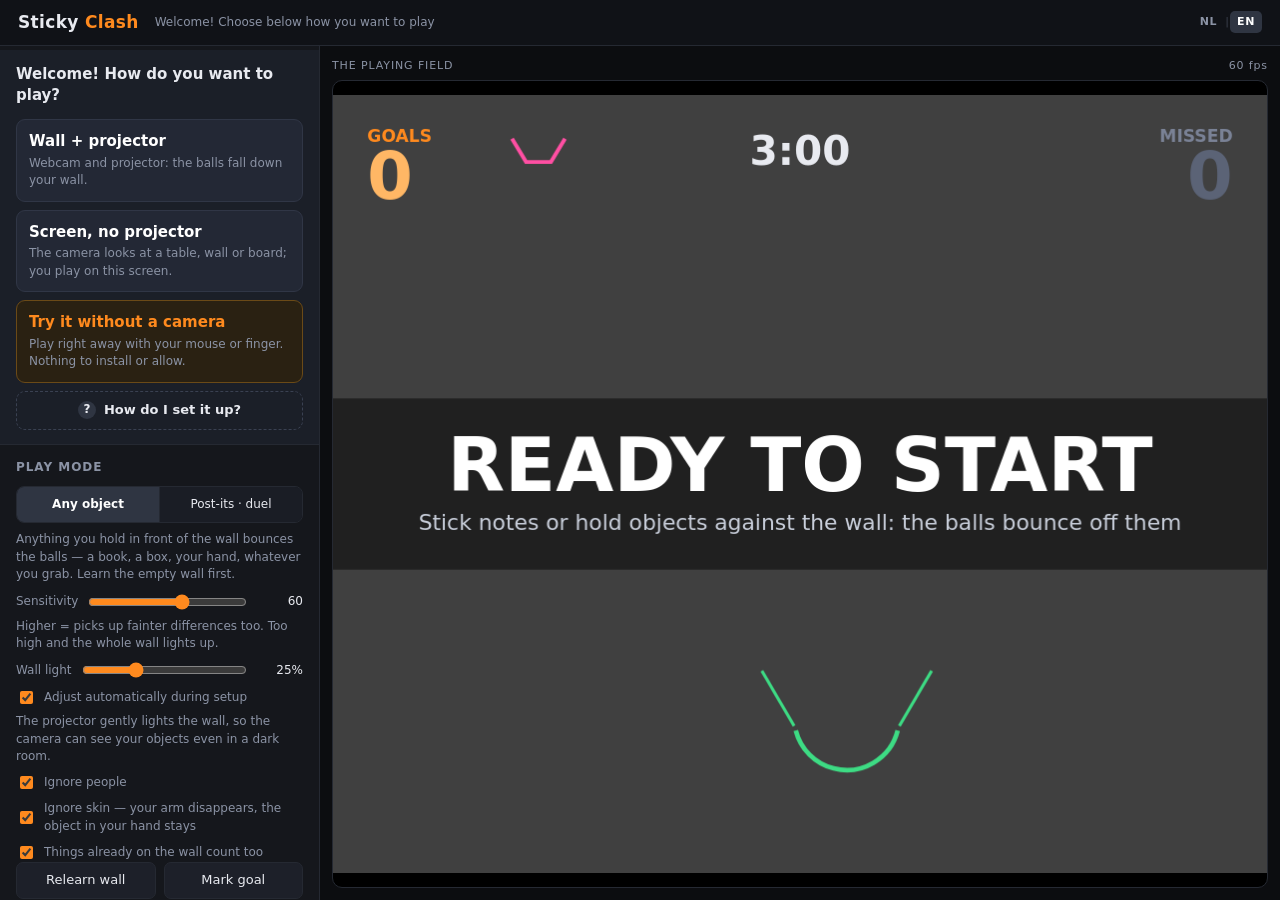
==== commit 475feee1: "One-click setup, checks light and wall every minute, colours off when too dark, setup guide, three m" ====
--- a/index.html
+++ b/index.html
@@ -31,9 +31,11 @@
 <link rel="modulepreload" href="js/game.js">
 <link rel="modulepreload" href="js/audio.js">
 <link rel="modulepreload" href="js/muziek.js">
+<link rel="modulepreload" href="js/muziek-stijlen.js">
 <link rel="modulepreload" href="js/app.js">
 <link rel="modulepreload" href="js/apparaat.js">
 <link rel="modulepreload" href="js/kwaliteit.js">
+<link rel="modulepreload" href="js/omgeving.js">
 <link rel="modulepreload" href="js/telefoon.js">
 <link rel="modulepreload" href="js/qr.js">
 <link rel="modulepreload" href="js/taal.js">
@@ -103,6 +105,7 @@
       <button class="plekknop" data-plek="scherm"><b>Scherm, zonder beamer</b><span>De camera kijkt naar een tafel, muur of bord; je speelt op dit scherm.</span></button>
       <p class="hint camniet hidden"></p>
       <button class="plekknop demo" data-plek="demo"><b>Probeer zonder camera</b><span>Meteen spelen met je muis of vinger. Niets installeren of toestaan.</span></button>
+      <a class="uitlegknop naar-uitleg" href="uitleg.html" target="_blank" rel="noopener"><i aria-hidden="true">?</i>Hoe zet ik het op?</a>
     </section>
 
     <section class="quick">
@@ -145,8 +148,19 @@
       </ol>
       <button id="btnSchermLeer" class="alleen-scherm">Opnieuw leren</button>
       <p id="wizHint" class="hint alleen-muur">Doet de beamer, de camera, de kalibratie en de muur in één keer. Volg de aanwijzingen op de muur.</p>
-      <button id="btnVerder" class="hidden">Verder</button>
+      <div id="beamerHulp" class="beamerhulp hidden" role="status">
+        <b>Zet het beamervenster op de beamer</b>
+        <ol>
+          <li id="beamerSleep">Sleep het beamervenster naar de beamer.</li>
+          <li>Klik erin, of druk op F: volledig scherm. Dan gaat het vanzelf verder.</li>
+        </ol>
+        <button id="btnZoekBeamer" class="hidden">Laat de browser de beamer zoeken</button>
+        <p class="hint">Staat het al goed op de beamer? Klik dan op Verder.</p>
+      </div>
+      <button id="btnVerder" class="primary big hidden">Verder</button>
       <button id="btnAbort" class="hidden">Afbreken</button>
+      <label class="check alleen-camera"><input type="checkbox" id="elkeMinuut" checked> Elke minuut controleren</label>
+      <p class="hint alleen-camera">Kijkt elke minuut of het licht of de muur veranderd is, en stelt het dan vanzelf bij — midden in het spel alleen op een rustig moment, en nooit als er iemand in beeld is.</p>
       <div id="appInstall" class="installeer hidden">
         <button id="btnInstall" class="klein">Installeer als app</button>
         <p class="hint">Eigen venster en pictogram, en daarna start het spel ook zonder internet.</p>
@@ -293,6 +307,13 @@
         <label class="slider">Baltempo <input type="range" id="rate" min="2" max="40" value="10"><output id="rateOut">1.0/s</output></label>
         <label class="check"><input type="checkbox" id="sound" checked> Geluid</label>
         <label class="check"><input type="checkbox" id="muziek" checked> Muziek — zacht, alleen tijdens een ronde</label>
+        <label class="camkeuze">Muziekstijl
+          <select id="muziekStijl">
+            <option value="rustig">Rustig — lo-fi, ontspannen</option>
+            <option value="vrolijk">Vrolijk — marimba, opgewekt</option>
+            <option value="arcade" selected>Arcade — vlotte synthesizers</option>
+          </select>
+        </label>
         <label class="check"><input type="checkbox" id="effecten" checked> Effecten — confetti, sterretjes, COMBO en feest bij een record</label>
         <label class="check alleen-muur"><input type="checkbox" id="outline"> Voorwerpen omlijnen op de muur</label>
         <p class="hint alleen-muur">Uit in voorwerpmodus: licht op een voorwerp maakt dat voorwerp onzichtbaar voor de camera. Op je laptop zie je de omlijningen altijd.</p>
@@ -302,6 +323,10 @@
         <p class="hint"><b>Doel en bron verplaatsen:</b> sleep ze met de muis in de rechter weergave. Het doel pak je door erin te klikken, de bron met <kbd>Ctrl</kbd>+klik. Of met de pijltjestoetsen en <kbd>W</kbd><kbd>A</kbd><kbd>S</kbd><kbd>D</kbd>. <kbd>spatie</kbd> = pauze.</p>
       </section>
     </details>
+
+    <section class="foot">
+      <p class="hint"><a class="naar-uitleg" href="uitleg.html" target="_blank" rel="noopener" style="color:inherit">Hoe zet ik het op?</a> — stap voor stap, ook om af te drukken.</p>
+    </section>
 
     <!-- los:weg -->
     <section class="foot">
@@ -357,6 +382,24 @@
   </div>
 </div>
 
+<script>
+/* "Hoe zet ik het op?" (op het welkomstkaartje en onderaan het paneel) opent uitleg.html in
+   een nieuw tabblad, in de taal van het spel: js/taal.js zet die op <html lang>. Het losse
+   bestand dat in zijn eentje is doorgestuurd, heeft geen uitleg.html naast zich: dan de
+   online uitleg. Of de map erbij is, verraadt sticky-clash.ico: een plaatje mag ook vanaf
+   file:// laden, een pagina navragen niet. */
+(function () {
+  var d = document, adres = 'uitleg.html', proef = new Image();
+  function zet() {
+    var taal = d.documentElement.lang === 'en' ? 'en' : 'nl', a = d.querySelectorAll('a.naar-uitleg');
+    for (var i = 0; i < a.length; i++) a[i].href = adres + '?taal=' + taal;
+  }
+  proef.onerror = function () { adres = 'https://noaquim.github.io/sticky-clash/uitleg.html'; zet(); };
+  proef.src = 'sticky-clash.ico';
+  zet();
+  if (window.MutationObserver) new MutationObserver(zet).observe(d.documentElement, { attributes: true, attributeFilter: ['lang'] });
+})();
+</script>
 <script type="module" src="js/main.js" onerror="window.scNetFout=1"></script>
 </body>
 </html>
--- a/css/style.css
+++ b/css/style.css
@@ -82,6 +82,13 @@
 /* ---- eenvoudige bediening ---- */
 .hidden{display:none !important}
 button.big{padding:12px; font-size:15px; font-weight:600}
+/* wie terugkomt: één duidelijke knop die alles klaarzet */
+button.big.klaarzetten{padding:16px 12px; font-size:17px; box-shadow:0 0 0 3px rgba(255,138,30,.28)}
+/* het beamervenster moet nog naar de beamer (Firefox, Safari, of Chrome zonder toestemming) */
+.beamerhulp{margin:10px 0 6px; padding:10px 12px; border:1px solid var(--acc); border-radius:8px; background:rgba(255,138,30,.08)}
+.beamerhulp ol{margin:6px 0 8px; padding-left:20px}
+.beamerhulp li{margin:3px 0}
+.beamerhulp button{width:100%}
 .quick{background:#181b22}
 .camkeuze{display:block; margin-top:10px; font-size:12px; color:var(--dim)}
 /* rechts weinig ruimte: zo past ook de langste Engelse keuze naast het pijltje */
@@ -157,6 +164,10 @@
 .plekknop.demo{background:#2a2112; border-color:#6b4a17}
 .plekknop.demo b{color:var(--acc)}
 .plekknop.demo:hover{background:#342914}
+/* "Hoe zet ik het op?": opent uitleg.html in een nieuw tabblad (zie het scriptje onderaan index.html) */
+.uitlegknop{display:flex; align-items:center; justify-content:center; gap:8px; padding:9px 12px; border-radius:9px; border:1px dashed #3a4152; color:var(--ink); font-size:13px; font-weight:600; text-decoration:none}
+.uitlegknop:hover{border-style:solid; border-color:var(--acc); background:#232835}
+.uitlegknop i{display:grid; place-items:center; width:18px; height:18px; border-radius:50%; background:#2f3542; font-style:normal; font-size:12px}
 .plekkeuze{display:flex; align-items:center; gap:10px; margin-bottom:12px; font-size:12px; color:var(--dim)}
 .plekkeuze .seg{flex:1; margin:0}
 .plekkeuze .seg button{padding:6px 4px}
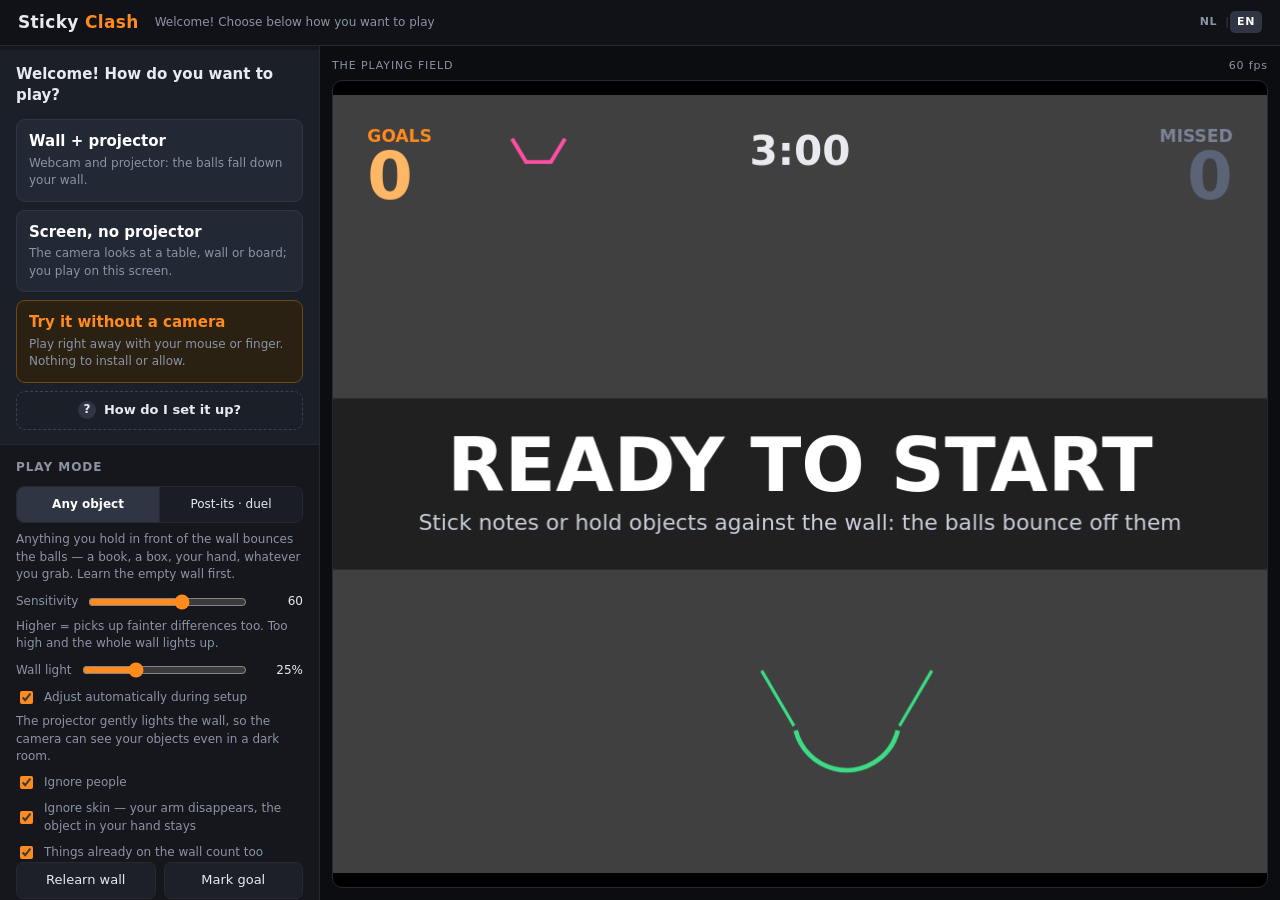
==== commit cc92753c: "More accurate wall calibration: a grid of dots with lens correction" ====
--- a/index.html
+++ b/index.html
@@ -28,6 +28,7 @@
 <link rel="modulepreload" href="js/main.js">
 <link rel="modulepreload" href="js/vision.js">
 <link rel="modulepreload" href="js/homography.js">
+<link rel="modulepreload" href="js/kalibratie.js">
 <link rel="modulepreload" href="js/game.js">
 <link rel="modulepreload" href="js/audio.js">
 <link rel="modulepreload" href="js/muziek.js">
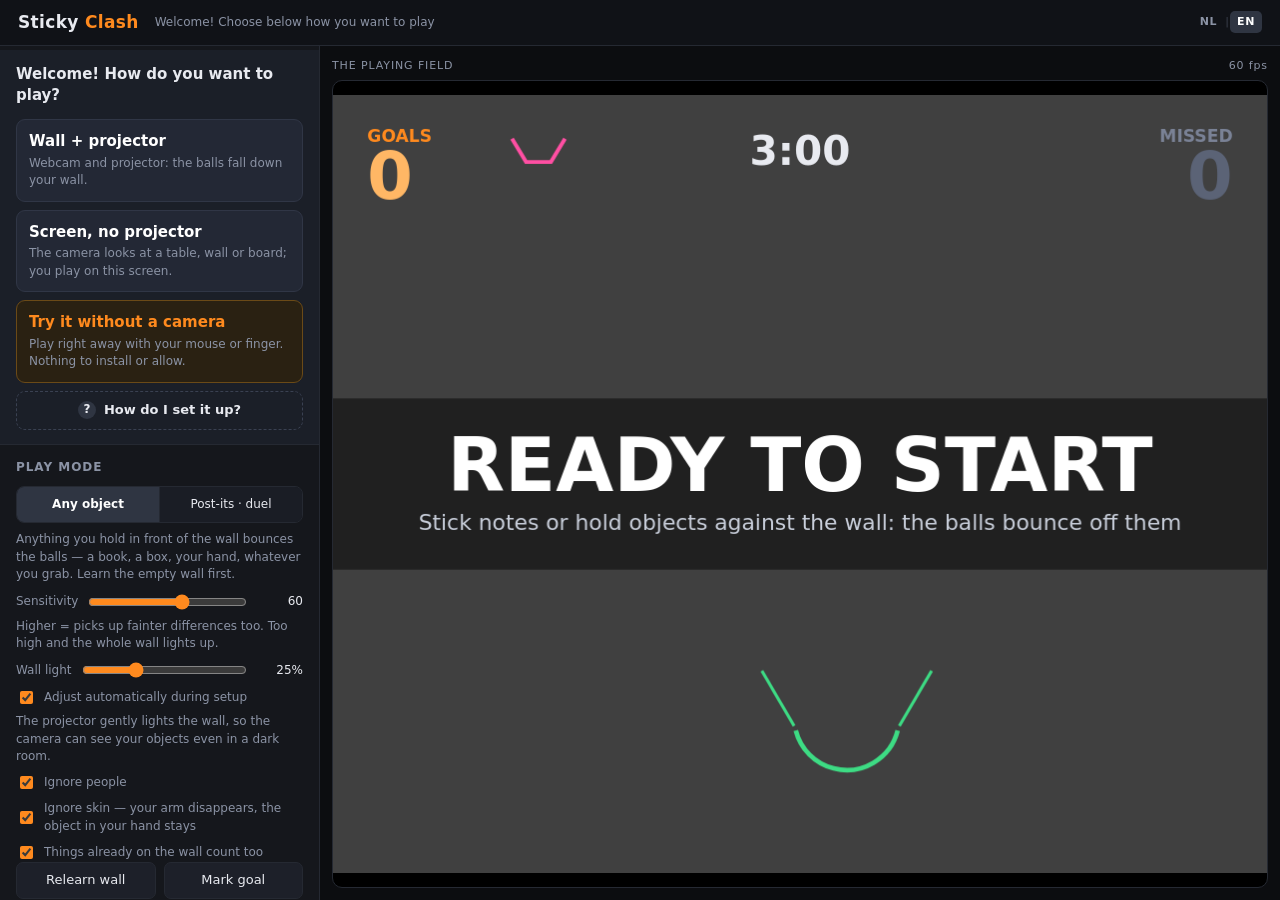
==== commit 29127b1d: "Calibration that copes with flashing lights and auto-exposure cameras; the minute check ignores flas" ====
--- a/index.html
+++ b/index.html
@@ -28,7 +28,6 @@
 <link rel="modulepreload" href="js/main.js">
 <link rel="modulepreload" href="js/vision.js">
 <link rel="modulepreload" href="js/homography.js">
-<link rel="modulepreload" href="js/kalibratie.js">
 <link rel="modulepreload" href="js/game.js">
 <link rel="modulepreload" href="js/audio.js">
 <link rel="modulepreload" href="js/muziek.js">
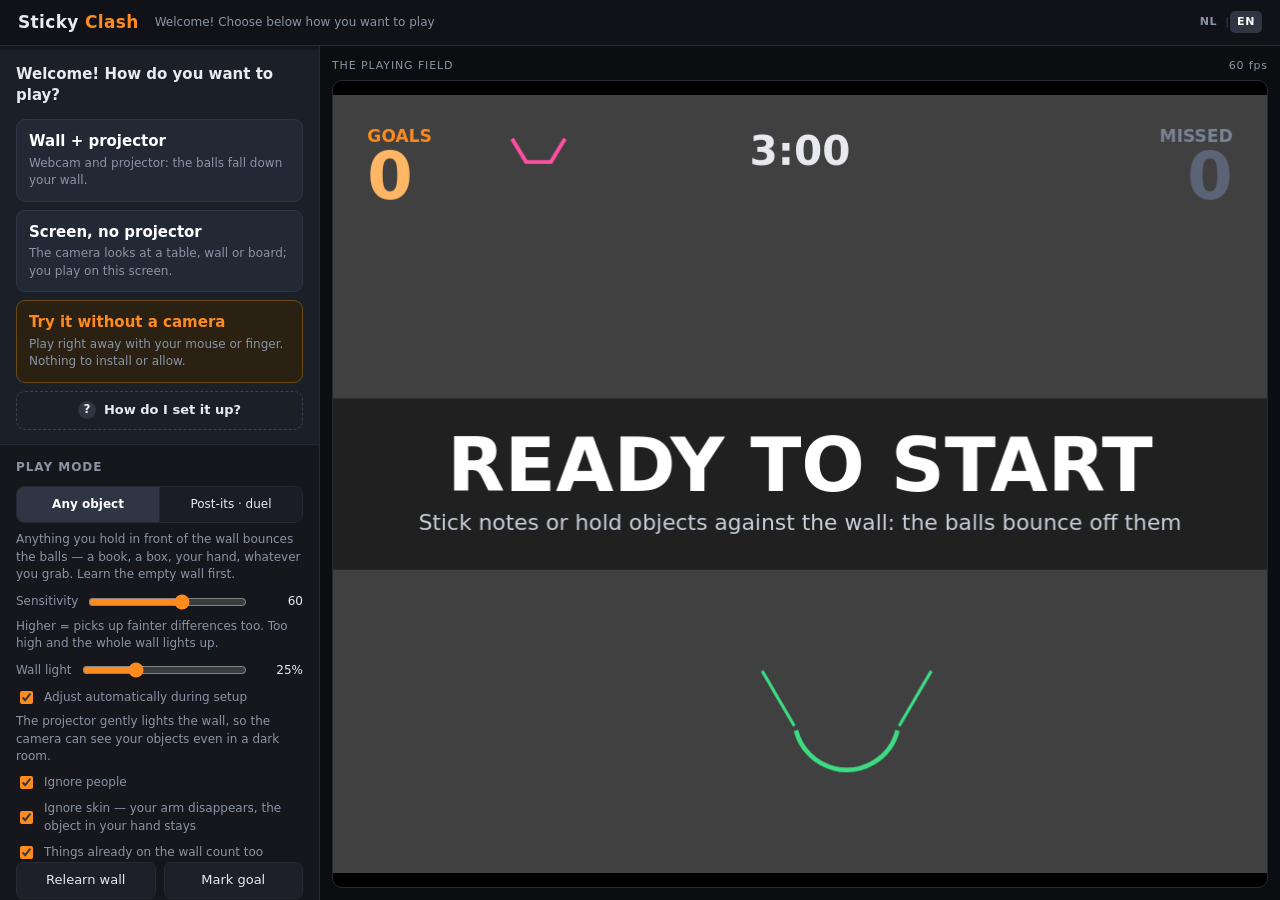
==== commit a7af35f4: "Step-by-step setup in the game" ====
--- a/index.html
+++ b/index.html
@@ -41,6 +41,7 @@
 <link rel="modulepreload" href="js/taal.js">
 <link rel="modulepreload" href="js/taal-en.js">
 <link rel="modulepreload" href="js/speelplek.js">
+<link rel="modulepreload" href="js/stappen.js">
 <!-- /los:weg -->
 <script>
 /* Een melding als deze browser het spel niet kan draaien, in plaats van een pagina waarop
@@ -119,6 +120,7 @@
       </div>
       <div class="alleen-muur">
         <button id="btnAuto" class="primary big">Alles automatisch instellen</button>
+        <button id="btnStappen" class="stappenknop">Stap voor stap klaarzetten</button>
       </div>
       <div class="alleen-scherm">
         <button id="btnScherm" class="primary big">Start op dit scherm</button>
@@ -382,6 +384,9 @@
   </div>
 </div>
 
+<!-- Klaarzetten, stap voor stap: js/stappen.js vult dit kaartje. -->
+<div id="stappen" class="stappen hidden" role="dialog" aria-modal="true"></div>
+
 <script>
 /* "Hoe zet ik het op?" (op het welkomstkaartje en onderaan het paneel) opent uitleg.html in
    een nieuw tabblad, in de taal van het spel: js/taal.js zet die op <html lang>. Het losse
--- a/css/style.css
+++ b/css/style.css
@@ -241,3 +241,82 @@
   .row > * + *, .sv-balk > * + *, .sv-palet > * + *, .sv-cta > * + *, .plekkeuze > * + *{margin-left:8px}
   .steps > li + li, .welkom > * + *{margin-top:6px}
 }
+
+/* ---- klaarzetten, stap voor stap (zie js/stappen.js): een groot kaartje met één stap per keer */
+.stappen{position:fixed; top:0; right:0; bottom:0; left:0; z-index:60; display:flex; align-items:center; justify-content:center; padding:16px; background:rgba(5,6,9,.74)}
+.st-kaart{width:100%; max-width:580px; max-height:100%; overflow-y:auto; display:flex; flex-direction:column; gap:12px; padding:18px 22px 16px; border-radius:16px; background:var(--panel); border:1px solid #2c313d; box-shadow:0 24px 70px rgba(0,0,0,.55)}
+.st-kop{display:flex; align-items:center; gap:10px}
+.st-teller{font-size:12px; font-weight:600; text-transform:uppercase; letter-spacing:.08em; color:var(--dim)}
+.st-sluit{flex:none; margin-left:auto; width:34px; height:34px; padding:0; border-radius:50%; font-size:20px; line-height:1}
+.st-stippen{display:flex; gap:6px; margin:0; padding:0; list-style:none}
+.st-stippen li{flex:1}
+.st-stip{display:block; width:100%; height:8px; padding:0; border:0; border-radius:99px; background:#2a2f3a}
+.st-stip:hover{background:#3a4152}
+.st-stip.gedaan{background:var(--ok)}
+.st-stip.nu{background:var(--acc)}
+.st-stip:disabled{opacity:1; cursor:default}
+.st-titel{margin:2px 0 0; font-size:25px; font-weight:800; text-transform:none; letter-spacing:0; color:#fff}
+.st-doe{margin:0; font-size:16px; line-height:1.5; color:var(--ink)}
+.st-tek{display:flex; gap:14px; align-items:center; justify-content:center; padding:14px; border-radius:12px; background:#101217}
+.st-tek svg{display:block; flex:1 1 0; min-width:0; max-width:320px; max-height:190px; height:auto}
+.st-tek.live{padding:0; overflow:hidden; background:#000}
+.st-cam{display:block; width:100%; height:auto}
+.st-tek text{fill:var(--ink); font-family:ui-sans-serif,system-ui,"Segoe UI",Roboto,sans-serif; font-size:13px}
+.st-tek .midden{text-anchor:middle}
+.st-tek .vet{font-weight:800}
+.st-tek .menutekst{font-size:14px}
+.st-tek .l{fill:none; stroke:var(--ink); stroke-width:2; stroke-linecap:round; stroke-linejoin:round}
+.st-tek .dun{stroke-width:1.2}
+.st-tek .muur{fill:#232733}
+.st-tek .kader{fill:none; stroke:var(--dim); stroke-width:2}
+.st-tek .beeld{fill:#3a3123; stroke:var(--acc); stroke-width:2}
+.st-tek .wit{fill:#f3efe6}
+.st-tek .stip{fill:#15171c}
+.st-tek .gids{fill:none; stroke:var(--acc2); stroke-width:2; stroke-dasharray:6 5}
+.st-tek .vink{fill:none; stroke:var(--ok); stroke-width:7; stroke-linecap:round; stroke-linejoin:round}
+.st-tek .vak{fill:#2b303c; stroke:var(--ink); stroke-width:1.6; stroke-linejoin:round}
+.st-tek .lens{fill:var(--ink)}
+.st-tek .scherm{fill:#24425f}
+.st-tek .kabel{fill:none; stroke:var(--ink); stroke-width:3; stroke-linecap:round}
+.st-tek .baan{fill:none; stroke:var(--ink); stroke-width:2; stroke-dasharray:2 6; stroke-linecap:round}
+.st-tek .toets{fill:#2b303c; stroke:var(--ink); stroke-width:1.4}
+.st-tek .menu{fill:#1d2029; stroke:var(--dim); stroke-width:1.2}
+.st-tek .keus{fill:rgba(255,138,30,.2); stroke:var(--acc); stroke-width:1.8}
+.st-tek .briefje{stroke:rgba(0,0,0,.4); stroke-width:1}
+.st-tek .geel{fill:#ffd84d}
+.st-balk{height:8px; border-radius:99px; background:#262a35; overflow:hidden}
+.st-balk i{display:block; height:100%; width:0; background:var(--acc); transition:width .3s}
+.st-hints{margin:0; padding:0 0 0 18px; color:#c3c8d4; font-size:13.5px}
+.st-hints li + li{margin-top:3px}
+.st-check{display:flex; align-items:center; gap:10px; min-height:46px; padding:10px 12px; border-radius:10px; background:#1b1f28; color:var(--dim); font-size:14.5px}
+.st-check i{flex:none; display:grid; place-items:center; width:26px; height:26px; border-radius:50%; border:2px solid #3a4152; font-style:normal; font-weight:800; font-size:15px}
+.st-check.goed{background:#13291c; color:#c4f5d6}
+.st-check.goed i{background:var(--ok); border-color:var(--ok); color:#06210f}
+.st-check.fout{background:#2e1c1c; color:#ffc9b8}
+.st-check.fout i{border-color:#ff6b6b; color:#ff6b6b}
+.st-check.wacht{background:#2a2112; color:#ffd8a3}
+.st-check.wacht i{border-color:var(--acc)}
+.st-check.vraag{color:var(--ink)}
+.st-check.vraag i{border-color:var(--acc2); color:var(--acc2)}
+.st-check.bezig{color:var(--ink)}
+.st-check.bezig i{border-color:var(--acc); border-right-color:transparent; animation:st-draai .8s linear infinite}
+@keyframes st-draai{to{transform:rotate(360deg)}}
+.st-knoppen{display:flex; gap:8px}
+.st-knoppen button{padding:11px 14px; font-size:15px}
+.st-terug, .st-tweede{flex:none}
+.st-hoofd{flex:1}
+button.st-hoofd.klaar{background:var(--ok); border-color:var(--ok); color:#06210f}
+.st-voet{display:flex; align-items:center; gap:12px; padding-top:12px; border-top:1px solid var(--line)}
+.st-voet .hint{margin:0; flex:1}
+.st-auto{flex:none; padding:7px 12px; font-size:13px}
+button.stappenknop{width:100%; margin-top:8px}
+@media (max-width: 560px){
+  .stappen{padding:8px; align-items:flex-start}
+  .st-kaart{padding:14px 14px 12px}
+  .st-titel{font-size:21px}
+  .st-knoppen{flex-wrap:wrap}
+  .st-hoofd{flex-basis:100%; order:-1}
+  .st-terug, .st-tweede{flex:1}
+  .st-voet{flex-direction:column; align-items:stretch}
+}
+@media (prefers-reduced-motion: reduce){ .st-check.bezig i{animation:none} }
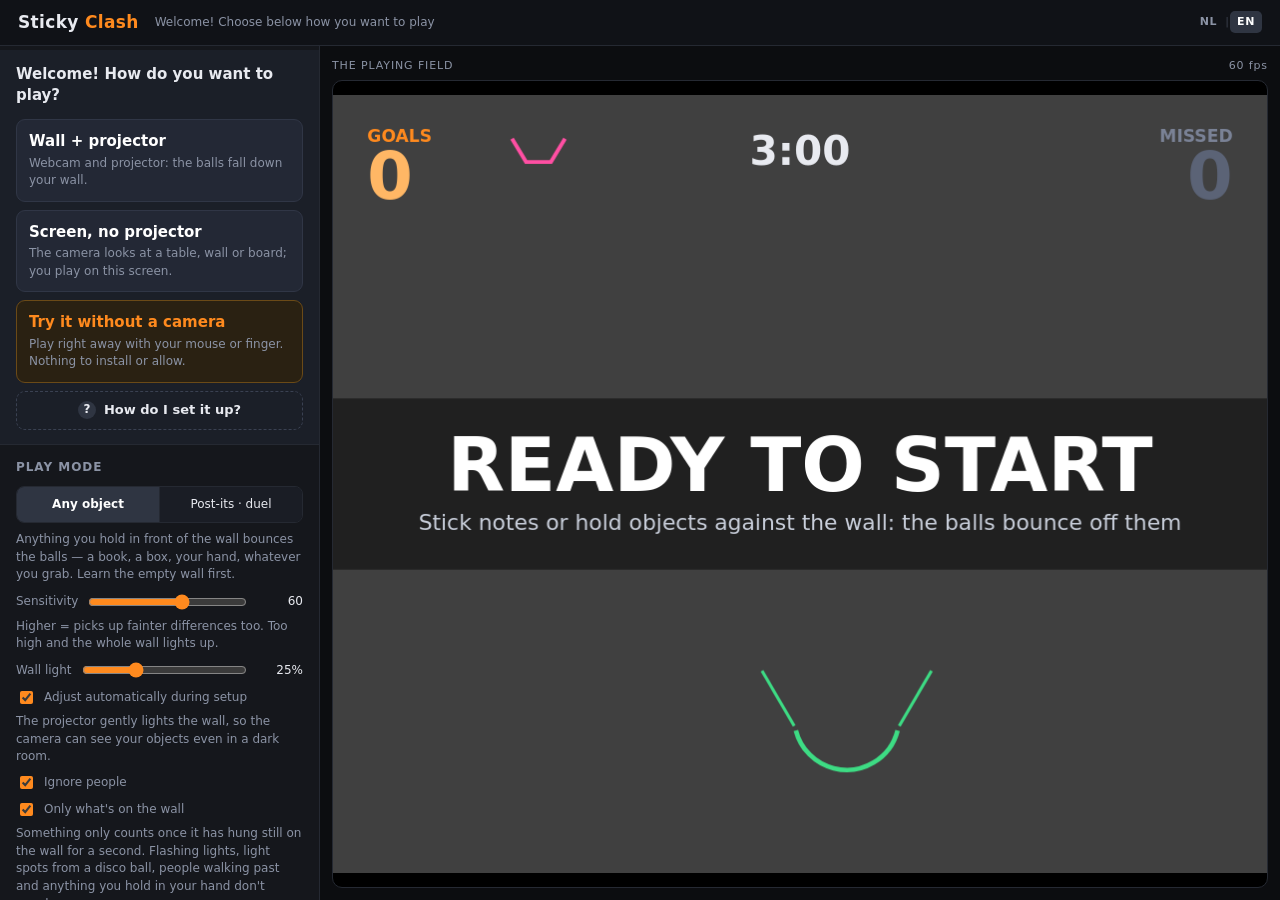
==== commit f3575645: "Better calibration (grid + lens correction, falls back to 4 dots), only counts what's really on the " ====
--- a/index.html
+++ b/index.html
@@ -28,6 +28,7 @@
 <link rel="modulepreload" href="js/main.js">
 <link rel="modulepreload" href="js/vision.js">
 <link rel="modulepreload" href="js/homography.js">
+<link rel="modulepreload" href="js/kalibratie.js">
 <link rel="modulepreload" href="js/game.js">
 <link rel="modulepreload" href="js/audio.js">
 <link rel="modulepreload" href="js/muziek.js">
@@ -183,6 +184,8 @@
       <label class="check alleen-muur"><input type="checkbox" id="fillAuto" checked> Automatisch afstellen bij instellen</label>
       <p class="hint alleen-muur">De beamer verlicht de muur zachtjes, zodat de camera je voorwerpen ook in een donkere kamer ziet.</p>
       <label class="check"><input type="checkbox" id="noPeople" checked> Mensen negeren</label>
+      <label class="check alleen-muur"><input type="checkbox" id="alleenMuur" checked> Alleen wat op de muur zit</label>
+      <p class="hint alleen-muur">Iets telt pas als het een seconde stil op de muur hangt. Flitsende lampen, lichtvlekken van een discobal, mensen die langslopen en iets wat je in je hand houdt tellen niet.</p>
       <label class="check"><input type="checkbox" id="skin" checked> Huid negeren — je arm verdwijnt, het voorwerp in je hand blijft</label>
       <label class="check"><input type="checkbox" id="resident" checked> Wat al aan de muur hangt telt ook mee</label>
       <div class="row">
